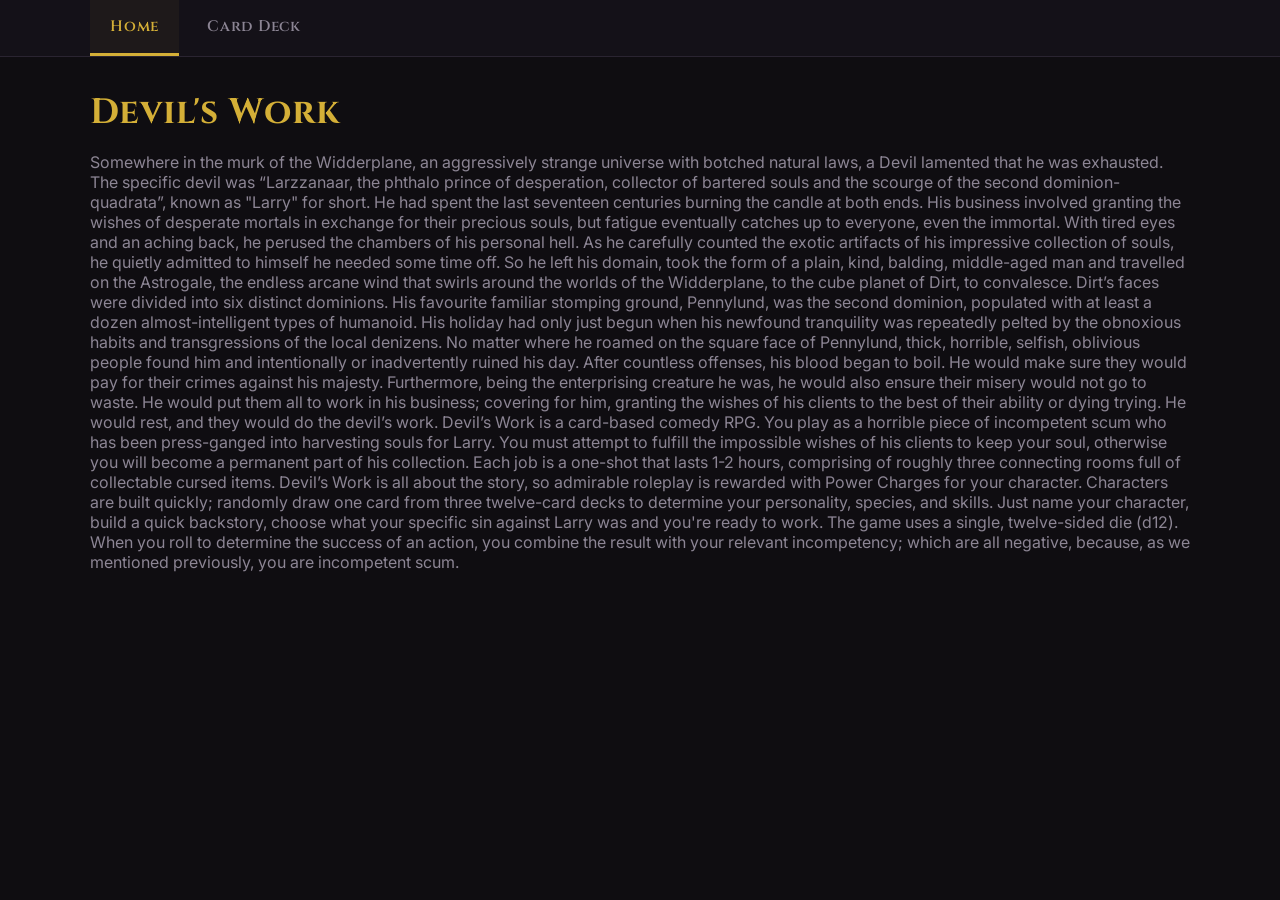
==== index.html @ 1ef45e96 "Update index.html" ====
<!DOCTYPE html>
<html lang="en">
<head>
  <meta charset="UTF-8">
  <title>Devil's Work - An Indie TTRPG</title>
  <link rel="stylesheet" href="styles.css">
</head>
<body>
  <header>
    <nav>
      <a href="index.html" class="active">Home</a>
      <a href="deck.html">Card Deck</a>
    </nav>
  </header>

  <main class="container">
    <h1>Devil's Work</h1>
    <p class="subtitle">Somewhere in the murk of the Widderplane, an aggressively strange universe with botched natural laws, a Devil lamented that he was exhausted.

The specific devil was “Larzzanaar, the phthalo prince of desperation, collector of bartered souls and the scourge of the second dominion-quadrata”, known as "Larry" for short. He had spent the last seventeen centuries burning the candle at both ends. His business involved granting the wishes of desperate mortals in exchange for their precious souls, but fatigue eventually catches up to everyone, even the immortal. With tired eyes and an aching back, he perused the chambers of his personal hell. As he carefully counted the exotic artifacts of his impressive collection of souls, he quietly admitted to himself he needed some time off. 

So he left his domain, took the form of a plain, kind, balding, middle-aged man and travelled on the Astrogale, the endless arcane wind that swirls around the worlds of the Widderplane, to the cube planet of Dirt, to convalesce. Dirt’s faces were divided into six distinct dominions. His favourite familiar stomping ground, Pennylund, was the second dominion, populated with at least a dozen almost-intelligent types of humanoid. 

His holiday had only just begun when his newfound tranquility was repeatedly pelted by the obnoxious habits and transgressions of the local denizens. No matter where he roamed on the square face of Pennylund, thick, horrible, selfish, oblivious people found him and intentionally or inadvertently ruined his day. After countless offenses, his blood began to boil. He would make sure they would pay for their crimes against his majesty. Furthermore, being the enterprising creature he was, he would also ensure their misery would not go to waste. He would put them all to work in his business; covering for him, granting the wishes of his clients to the best of their ability or dying trying. He would rest, and they would do the devil’s work.
Devil’s Work is a card-based comedy RPG. You play as a horrible piece of incompetent scum who has been press-ganged into harvesting souls for Larry. You must attempt to fulfill the impossible wishes of his clients to keep your soul, otherwise you will become a permanent part of his collection. Each job is a one-shot that lasts 1-2 hours, comprising of roughly three connecting rooms full of collectable cursed items. Devil’s Work is all about the story, so admirable roleplay is rewarded with Power Charges for your character.
Characters are built quickly; randomly draw one card from three twelve-card decks to determine your personality, species, and skills. Just name your character, build a quick backstory, choose what your specific sin against Larry was and you're ready to work.  The game uses a single, twelve-sided die (d12). When you roll to determine the success of an action, you combine the result with your relevant incompetency; which are all negative, because, as we mentioned previously, you are incompetent scum.
</p>
  </main>
</body>
</html>
---- styles.css ----
@import url('https://fonts.googleapis.com/css2?family=Cinzel:wght@600;700&family=Inter:wght@400;600&display=swap');

:root {
  --bg-dark: #0f0d11;
  --bg-card: #18151c;
  --bg-card-border: #2a2431;
  --accent-gold: #d4af37;
  --accent-gold-hover: #f1c40f;
  --accent-red: #8b0000;
  --accent-red-hover: #a50000;
  --text-main: #e2dede;
  --text-muted: #8c8594;
}

body {
  margin: 0;
  padding: 0;
  background-color: var(--bg-dark);
  color: var(--text-main);
  font-family: 'Inter', system-ui, sans-serif;
  min-height: 100vh;
}

/* Header & Active Nav Styling */
header {
  background-color: #141118;
  border-bottom: 1px solid var(--bg-card-border);
  padding: 0 24px;
}

nav {
  display: flex;
  gap: 8px;
  max-width: 1100px;
  margin: 0 auto;
}

nav a {
  color: var(--text-muted);
  text-decoration: none;
  font-family: 'Cinzel', serif;
  font-weight: 600;
  padding: 16px 20px;
  font-size: 0.95rem;
  letter-spacing: 0.05em;
  transition: all 0.2s ease;
  border-bottom: 3px solid transparent;
}

nav a:hover {
  color: var(--text-main);
}

/* Active Menu Tab State */
nav a.active {
  color: var(--accent-gold);
  border-bottom-color: var(--accent-gold);
  background: rgba(212, 175, 55, 0.05);
}

/* Container & Typography */
.container {
  max-width: 1100px;
  margin: 0 auto;
  padding: 32px 24px;
}

h1, h2, h3 {
  font-family: 'Cinzel', serif;
  letter-spacing: 0.03em;
  margin-top: 0;
}

h1 {
  font-size: 2.2rem;
  color: var(--accent-gold);
  margin-bottom: 8px;
}

h2 {
  font-size: 1.4rem;
  color: var(--text-main);
  border-bottom: 1px solid var(--bg-card-border);
  padding-bottom: 8px;
  margin-top: 36px;
  margin-bottom: 20px;
}

.subtitle {
  color: var(--text-muted);
  margin-bottom: 24px;
}

/* Control Buttons */
.controls {
  display: flex;
  gap: 12px;
  margin-bottom: 24px;
}

button {
  font-family: 'Cinzel', serif;
  font-weight: 700;
  font-size: 0.9rem;
  padding: 12px 20px;
  border-radius: 6px;
  cursor: pointer;
  transition: transform 0.1s ease, background-color 0.2s ease, box-shadow 0.2s ease;
  border: 1px solid transparent;
}

button:active {
  transform: scale(0.98);
}

.btn-primary {
  background: linear-gradient(180deg, #d4af37 0%, #aa820a 100%);
  color: #000;
  border-color: #f1c40f;
  box-shadow: 0 4px 12px rgba(212, 175, 55, 0.2);
}

.btn-primary:hover {
  background: linear-gradient(180deg, #ebd06a 0%, #c49915 100%);
}

.btn-secondary {
  background: linear-gradient(180deg, #3a3243 0%, #231e2a 100%);
  color: var(--text-main);
  border-color: #4a4156;
}

.btn-secondary:hover {
  background: linear-gradient(180deg, #4a4156 0%, #2d2736 100%);
}

/* Card Grid & Slots */
.card-grid {
  display: flex;
  flex-wrap: wrap;
  gap: 20px;
  min-height: 380px;
}

.card {
  width: 250px;
  height: 375px;
  background-color: var(--bg-card);
  border: 1px solid var(--bg-card-border);
  border-radius: 12px;
  padding: 10px;
  box-sizing: border-box;
  display: flex;
  flex-direction: column;
  justify-content: space-between;
  align-items: center;
  box-shadow: 0 8px 24px rgba(0, 0, 0, 0.4);
}

.card img {
  width: 100%;
  height: 100%;
  object-fit: cover;
  border-radius: 8px;
}

.card.placeholder {
  border: 2px dashed #3a3243;
  background-color: rgba(24, 21, 28, 0.4);
  justify-content: center;
  text-align: center;
  color: var(--text-muted);
  font-family: 'Cinzel', serif;
  font-size: 0.85rem;
  letter-spacing: 0.05em;
  padding: 20px;
}

.btn-use {
  background-color: var(--accent-red);
  color: #fff;
  font-family: 'Inter', sans-serif;
  font-size: 0.8rem;
  font-weight: 600;
  padding: 8px 12px;
  margin-top: 8px;
  width: 100%;
  border: 1px solid #a50000;
}

.btn-use:hover {
  background-color: var(--accent-red-hover);
}
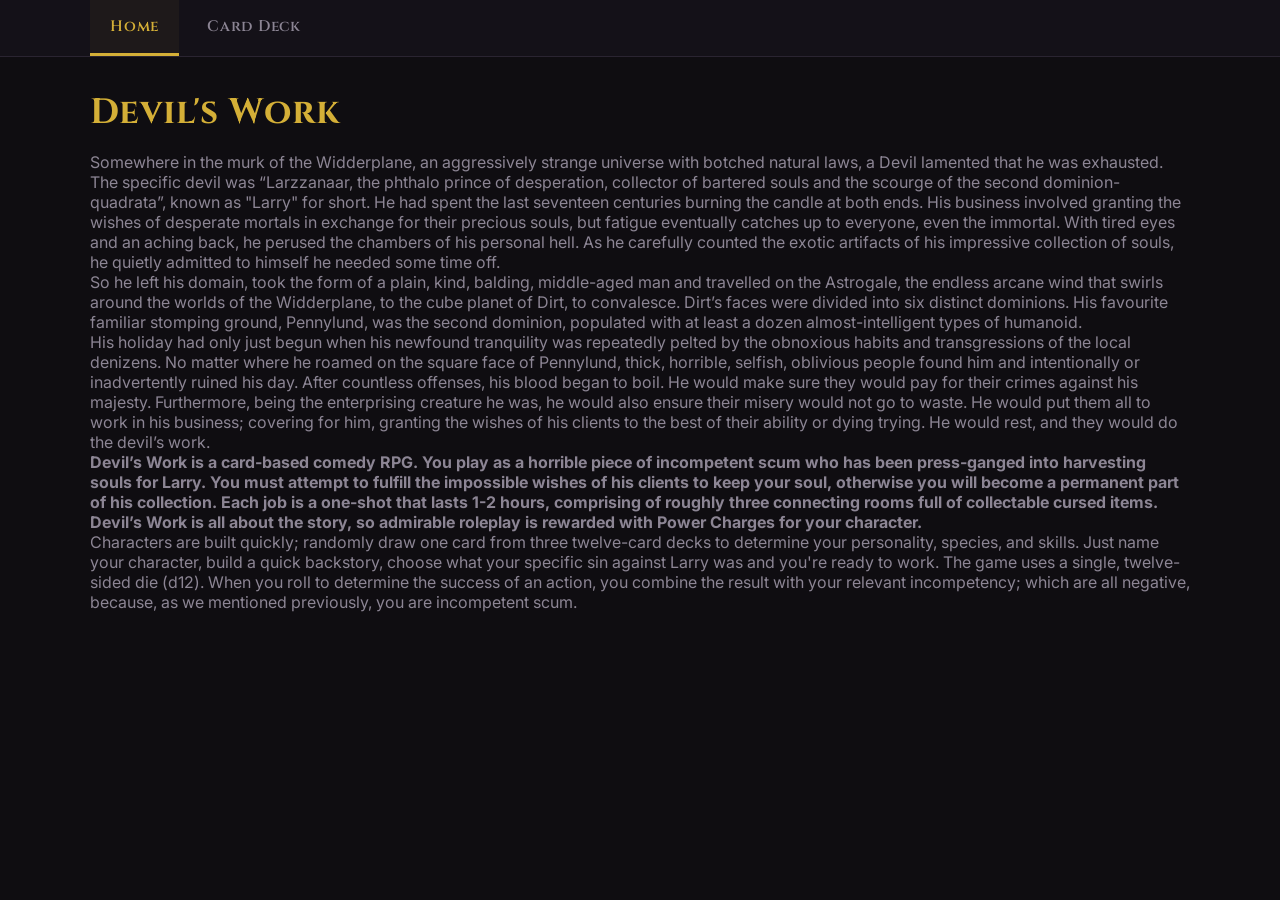
==== commit e87f8880: "Update index.html" ====
--- a/index.html
+++ b/index.html
@@ -15,16 +15,19 @@
 
   <main class="container">
     <h1>Devil's Work</h1>
-    <p class="subtitle">Somewhere in the murk of the Widderplane, an aggressively strange universe with botched natural laws, a Devil lamented that he was exhausted.
-
-The specific devil was “Larzzanaar, the phthalo prince of desperation, collector of bartered souls and the scourge of the second dominion-quadrata”, known as "Larry" for short. He had spent the last seventeen centuries burning the candle at both ends. His business involved granting the wishes of desperate mortals in exchange for their precious souls, but fatigue eventually catches up to everyone, even the immortal. With tired eyes and an aching back, he perused the chambers of his personal hell. As he carefully counted the exotic artifacts of his impressive collection of souls, he quietly admitted to himself he needed some time off. 
-
-So he left his domain, took the form of a plain, kind, balding, middle-aged man and travelled on the Astrogale, the endless arcane wind that swirls around the worlds of the Widderplane, to the cube planet of Dirt, to convalesce. Dirt’s faces were divided into six distinct dominions. His favourite familiar stomping ground, Pennylund, was the second dominion, populated with at least a dozen almost-intelligent types of humanoid. 
-
-His holiday had only just begun when his newfound tranquility was repeatedly pelted by the obnoxious habits and transgressions of the local denizens. No matter where he roamed on the square face of Pennylund, thick, horrible, selfish, oblivious people found him and intentionally or inadvertently ruined his day. After countless offenses, his blood began to boil. He would make sure they would pay for their crimes against his majesty. Furthermore, being the enterprising creature he was, he would also ensure their misery would not go to waste. He would put them all to work in his business; covering for him, granting the wishes of his clients to the best of their ability or dying trying. He would rest, and they would do the devil’s work.
-Devil’s Work is a card-based comedy RPG. You play as a horrible piece of incompetent scum who has been press-ganged into harvesting souls for Larry. You must attempt to fulfill the impossible wishes of his clients to keep your soul, otherwise you will become a permanent part of his collection. Each job is a one-shot that lasts 1-2 hours, comprising of roughly three connecting rooms full of collectable cursed items. Devil’s Work is all about the story, so admirable roleplay is rewarded with Power Charges for your character.
-Characters are built quickly; randomly draw one card from three twelve-card decks to determine your personality, species, and skills. Just name your character, build a quick backstory, choose what your specific sin against Larry was and you're ready to work.  The game uses a single, twelve-sided die (d12). When you roll to determine the success of an action, you combine the result with your relevant incompetency; which are all negative, because, as we mentioned previously, you are incompetent scum.
-</p>
+    <p class="subtitle">
+      Somewhere in the murk of the Widderplane, an aggressively strange universe with botched natural laws, a Devil lamented that he was exhausted.
+      </br>
+      The specific devil was “Larzzanaar, the phthalo prince of desperation, collector of bartered souls and the scourge of the second dominion-quadrata”, known as "Larry" for short. He had spent the last seventeen centuries burning the candle at both ends. His business involved granting the wishes of desperate mortals in exchange for their precious souls, but fatigue eventually catches up to everyone, even the immortal. With tired eyes and an aching back, he perused the chambers of his personal hell. As he carefully counted the exotic artifacts of his impressive collection of souls, he quietly admitted to himself he needed some time off. 
+      </br>
+      So he left his domain, took the form of a plain, kind, balding, middle-aged man and travelled on the Astrogale, the endless arcane wind that swirls around the worlds of the Widderplane, to the cube planet of Dirt, to convalesce. Dirt’s faces were divided into six distinct dominions. His favourite familiar stomping ground, Pennylund, was the second dominion, populated with at least a dozen almost-intelligent types of humanoid. 
+      </br>
+      His holiday had only just begun when his newfound tranquility was repeatedly pelted by the obnoxious habits and transgressions of the local denizens. No matter where he roamed on the square face of Pennylund, thick, horrible, selfish, oblivious people found him and intentionally or inadvertently ruined his day. After countless offenses, his blood began to boil. He would make sure they would pay for their crimes against his majesty. Furthermore, being the enterprising creature he was, he would also ensure their misery would not go to waste. He would put them all to work in his business; covering for him, granting the wishes of his clients to the best of their ability or dying trying. He would rest, and they would do the devil’s work.
+      </br>
+      <b>Devil’s Work is a card-based comedy RPG. You play as a horrible piece of incompetent scum who has been press-ganged into harvesting souls for Larry. You must attempt to fulfill the impossible wishes of his clients to keep your soul, otherwise you will become a permanent part of his collection. Each job is a one-shot that lasts 1-2 hours, comprising of roughly three connecting rooms full of collectable cursed items. Devil’s Work is all about the story, so admirable roleplay is rewarded with Power Charges for your character.</b>
+      </br>
+      Characters are built quickly; randomly draw one card from three twelve-card decks to determine your personality, species, and skills. Just name your character, build a quick backstory, choose what your specific sin against Larry was and you're ready to work.  The game uses a single, twelve-sided die (d12). When you roll to determine the success of an action, you combine the result with your relevant incompetency; which are all negative, because, as we mentioned previously, you are incompetent scum.
+    </p>
   </main>
 </body>
 </html>
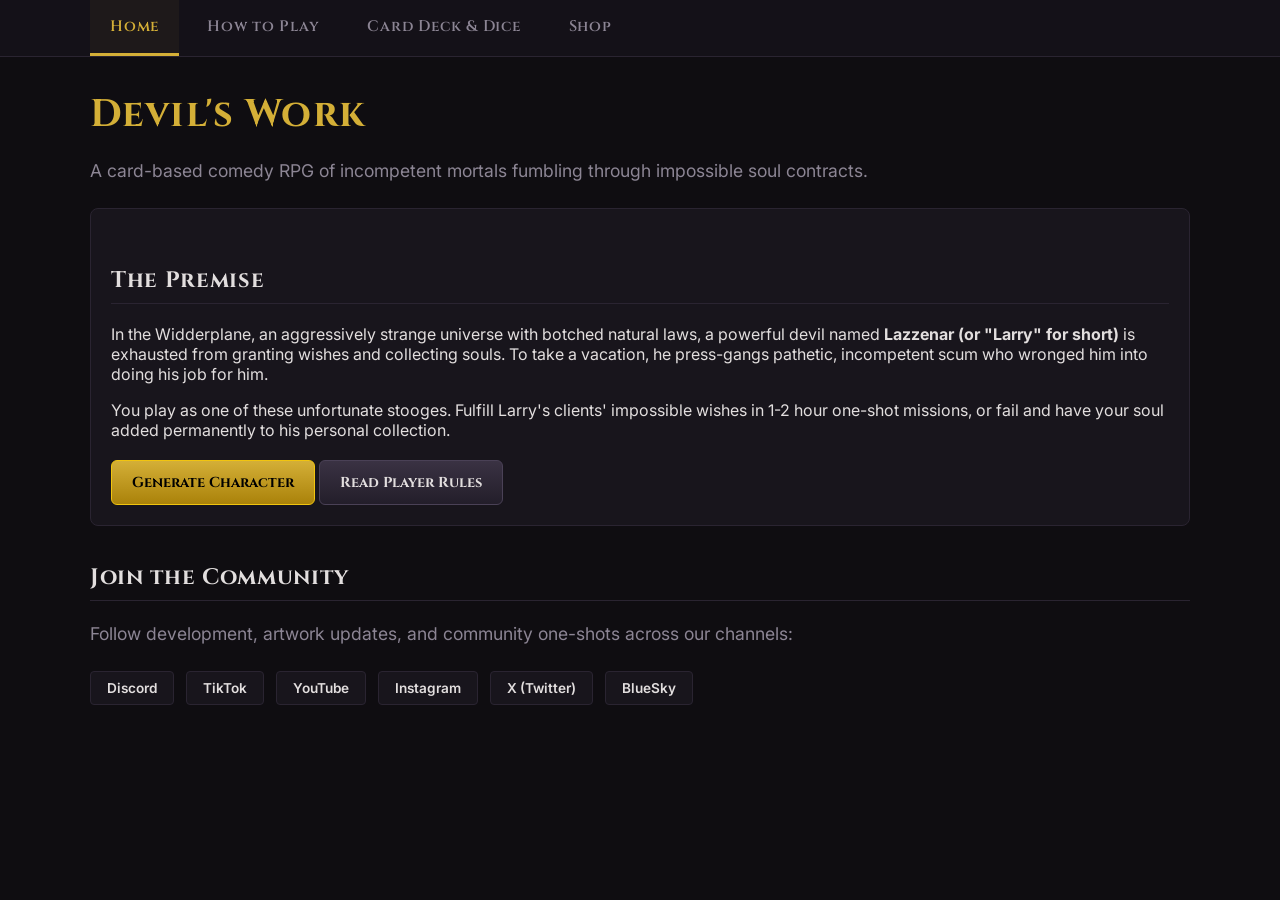
==== commit 748ed8c2: "Update index.html" ====
--- a/index.html
+++ b/index.html
@@ -2,32 +2,45 @@
 <html lang="en">
 <head>
   <meta charset="UTF-8">
-  <title>Devil's Work - An Indie TTRPG</title>
-  <link rel="stylesheet" href="styles.css">
+  <title>Devil's Work - TTRPG</title>
+  <link rel="stylesheet" href="css/styles.css">
 </head>
 <body>
   <header>
     <nav>
       <a href="index.html" class="active">Home</a>
-      <a href="deck.html">Card Deck</a>
+      <a href="how-to-play.html">How to Play</a>
+      <a href="deck.html">Card Deck & Dice</a>
+      <a href="shop.html">Shop</a>
     </nav>
   </header>
 
   <main class="container">
     <h1>Devil's Work</h1>
-    <p class="subtitle">
-      Somewhere in the murk of the Widderplane, an aggressively strange universe with botched natural laws, a Devil lamented that he was exhausted.
-      </br>
-      The specific devil was “Larzzanaar, the phthalo prince of desperation, collector of bartered souls and the scourge of the second dominion-quadrata”, known as "Larry" for short. He had spent the last seventeen centuries burning the candle at both ends. His business involved granting the wishes of desperate mortals in exchange for their precious souls, but fatigue eventually catches up to everyone, even the immortal. With tired eyes and an aching back, he perused the chambers of his personal hell. As he carefully counted the exotic artifacts of his impressive collection of souls, he quietly admitted to himself he needed some time off. 
-      </br>
-      So he left his domain, took the form of a plain, kind, balding, middle-aged man and travelled on the Astrogale, the endless arcane wind that swirls around the worlds of the Widderplane, to the cube planet of Dirt, to convalesce. Dirt’s faces were divided into six distinct dominions. His favourite familiar stomping ground, Pennylund, was the second dominion, populated with at least a dozen almost-intelligent types of humanoid. 
-      </br>
-      His holiday had only just begun when his newfound tranquility was repeatedly pelted by the obnoxious habits and transgressions of the local denizens. No matter where he roamed on the square face of Pennylund, thick, horrible, selfish, oblivious people found him and intentionally or inadvertently ruined his day. After countless offenses, his blood began to boil. He would make sure they would pay for their crimes against his majesty. Furthermore, being the enterprising creature he was, he would also ensure their misery would not go to waste. He would put them all to work in his business; covering for him, granting the wishes of his clients to the best of their ability or dying trying. He would rest, and they would do the devil’s work.
-      </br>
-      <b>Devil’s Work is a card-based comedy RPG. You play as a horrible piece of incompetent scum who has been press-ganged into harvesting souls for Larry. You must attempt to fulfill the impossible wishes of his clients to keep your soul, otherwise you will become a permanent part of his collection. Each job is a one-shot that lasts 1-2 hours, comprising of roughly three connecting rooms full of collectable cursed items. Devil’s Work is all about the story, so admirable roleplay is rewarded with Power Charges for your character.</b>
-      </br>
-      Characters are built quickly; randomly draw one card from three twelve-card decks to determine your personality, species, and skills. Just name your character, build a quick backstory, choose what your specific sin against Larry was and you're ready to work.  The game uses a single, twelve-sided die (d12). When you roll to determine the success of an action, you combine the result with your relevant incompetency; which are all negative, because, as we mentioned previously, you are incompetent scum.
-    </p>
+    <p class="subtitle">A card-based comedy RPG of incompetent mortals fumbling through impossible soul contracts.</p>
+
+    <div class="rule-box">
+      <h2>The Premise</h2>
+      <p>In the Widderplane, an aggressively strange universe with botched natural laws, a powerful devil named <strong>Lazzenar (or "Larry" for short)</strong> is exhausted from granting wishes and collecting souls. To take a vacation, he press-gangs pathetic, incompetent scum who wronged him into doing his job for him.</p>
+      <p>You play as one of these unfortunate stooges. Fulfill Larry's clients' impossible wishes in 1-2 hour one-shot missions, or fail and have your soul added permanently to his personal collection.</p>
+      <div style="margin-top: 20px;">
+        <a href="deck.html" class="btn-link btn-primary">Generate Character</a>
+        <a href="how-to-play.html" class="btn-link btn-secondary">Read Player Rules</a>
+      </div>
+    </div>
+
+    <h2>Join the Community</h2>
+    <p class="subtitle">Follow development, artwork updates, and community one-shots across our channels:</p>
+    
+    <div class="social-links">
+      <!-- TODO: Replace placeholder '#' links with actual social channel URLs -->
+      <a href="#" class="social-btn" target="_blank">Discord</a>
+      <a href="#" class="social-btn" target="_blank">TikTok</a>
+      <a href="#" class="social-btn" target="_blank">YouTube</a>
+      <a href="#" class="social-btn" target="_blank">Instagram</a>
+      <a href="#" class="social-btn" target="_blank">X (Twitter)</a>
+      <a href="#" class="social-btn" target="_blank">BlueSky</a>
+    </div>
   </main>
 </body>
 </html>
--- a/css/styles.css
+++ b/css/styles.css
@@ -0,0 +1,253 @@
+@import url('https://fonts.googleapis.com/css2?family=Cinzel:wght@600;700&family=Inter:wght@400;600&display=swap');
+
+:root {
+  --bg-dark: #0f0d11;
+  --bg-card: #18151c;
+  --bg-card-border: #2a2431;
+  --accent-gold: #d4af37;
+  --accent-gold-hover: #f1c40f;
+  --accent-red: #8b0000;
+  --accent-red-hover: #a50000;
+  --text-main: #e2dede;
+  --text-muted: #8c8594;
+}
+
+body {
+  margin: 0;
+  padding: 0;
+  background-color: var(--bg-dark);
+  color: var(--text-main);
+  font-family: 'Inter', system-ui, sans-serif;
+  min-height: 100vh;
+}
+
+header {
+  background-color: #141118;
+  border-bottom: 1px solid var(--bg-card-border);
+  padding: 0 24px;
+}
+
+nav {
+  display: flex;
+  gap: 8px;
+  max-width: 1100px;
+  margin: 0 auto;
+}
+
+nav a {
+  color: var(--text-muted);
+  text-decoration: none;
+  font-family: 'Cinzel', serif;
+  font-weight: 600;
+  padding: 16px 20px;
+  font-size: 0.95rem;
+  letter-spacing: 0.05em;
+  transition: all 0.2s ease;
+  border-bottom: 3px solid transparent;
+}
+
+nav a:hover {
+  color: var(--text-main);
+}
+
+nav a.active {
+  color: var(--accent-gold);
+  border-bottom-color: var(--accent-gold);
+  background: rgba(212, 175, 55, 0.05);
+}
+
+.container {
+  max-width: 1100px;
+  margin: 0 auto;
+  padding: 32px 24px;
+}
+
+h1, h2, h3 {
+  font-family: 'Cinzel', serif;
+  letter-spacing: 0.03em;
+  margin-top: 0;
+}
+
+h1 {
+  font-size: 2.4rem;
+  color: var(--accent-gold);
+  margin-bottom: 8px;
+}
+
+h2 {
+  font-size: 1.4rem;
+  color: var(--text-main);
+  border-bottom: 1px solid var(--bg-card-border);
+  padding-bottom: 8px;
+  margin-top: 36px;
+  margin-bottom: 20px;
+}
+
+.subtitle {
+  color: var(--text-muted);
+  margin-bottom: 24px;
+  font-size: 1.1rem;
+  line-height: 1.5;
+}
+
+/* Social Bar */
+.social-links {
+  display: flex;
+  flex-wrap: wrap;
+  gap: 12px;
+  margin: 24px 0;
+}
+
+.social-btn {
+  padding: 8px 16px;
+  background: var(--bg-card);
+  border: 1px solid var(--bg-card-border);
+  color: var(--text-main);
+  text-decoration: none;
+  border-radius: 4px;
+  font-size: 0.85rem;
+  font-weight: 600;
+}
+
+.social-btn:hover {
+  border-color: var(--accent-gold);
+  color: var(--accent-gold);
+}
+
+/* UI Buttons */
+.controls {
+  display: flex;
+  gap: 12px;
+  margin-bottom: 24px;
+}
+
+button, .btn-link {
+  font-family: 'Cinzel', serif;
+  font-weight: 700;
+  font-size: 0.9rem;
+  padding: 12px 20px;
+  border-radius: 6px;
+  cursor: pointer;
+  text-decoration: none;
+  display: inline-block;
+  transition: transform 0.1s ease, background-color 0.2s ease;
+  border: 1px solid transparent;
+}
+
+button:active, .btn-link:active {
+  transform: scale(0.98);
+}
+
+.btn-primary {
+  background: linear-gradient(180deg, #d4af37 0%, #aa820a 100%);
+  color: #000;
+  border-color: #f1c40f;
+}
+
+.btn-secondary {
+  background: linear-gradient(180deg, #3a3243 0%, #231e2a 100%);
+  color: var(--text-main);
+  border-color: #4a4156;
+}
+
+/* Rules Formatting */
+.rule-box {
+  background-color: var(--bg-card);
+  border: 1px solid var(--bg-card-border);
+  border-radius: 8px;
+  padding: 20px;
+  margin-bottom: 20px;
+}
+
+.rule-grid {
+  display: grid;
+  grid-template-columns: repeat(auto-fit, minmax(280px, 1fr));
+  gap: 16px;
+}
+
+/* Cards Container */
+.card-grid {
+  display: flex;
+  flex-wrap: wrap;
+  gap: 20px;
+  min-height: 380px;
+}
+
+.card {
+  width: 250px;
+  height: 375px;
+  background-color: var(--bg-card);
+  border: 1px solid var(--bg-card-border);
+  border-radius: 12px;
+  padding: 10px;
+  box-sizing: border-box;
+  display: flex;
+  flex-direction: column;
+  justify-content: space-between;
+  align-items: center;
+}
+
+.card img {
+  width: 100%;
+  height: 100%;
+  object-fit: cover;
+  border-radius: 8px;
+}
+
+.card.placeholder {
+  border: 2px dashed #3a3243;
+  background-color: rgba(24, 21, 28, 0.4);
+  justify-content: center;
+  text-align: center;
+  color: var(--text-muted);
+  font-family: 'Cinzel', serif;
+  font-size: 0.85rem;
+  padding: 20px;
+}
+
+.btn-use {
+  background-color: var(--accent-red);
+  color: #fff;
+  font-family: 'Inter', sans-serif;
+  font-size: 0.8rem;
+  font-weight: 600;
+  padding: 8px 12px;
+  margin-top: 8px;
+  width: 100%;
+  border: none;
+  border-radius: 4px;
+}
+
+/* Dice Roller Canvas Section */
+.dice-container {
+  background: var(--bg-card);
+  border: 1px dashed var(--accent-gold);
+  border-radius: 8px;
+  padding: 24px;
+  text-align: center;
+  margin-bottom: 30px;
+}
+
+.dice-result {
+  font-family: 'Cinzel', serif;
+  font-size: 3rem;
+  color: var(--accent-gold);
+  margin: 12px 0;
+}
+
+/* Shop Grid Placeholder */
+.shop-grid {
+  display: grid;
+  grid-template-columns: repeat(auto-fit, minmax(300px, 1fr));
+  gap: 24px;
+}
+
+.shop-item {
+  background: var(--bg-card);
+  border: 1px solid var(--bg-card-border);
+  border-radius: 8px;
+  padding: 20px;
+  display: flex;
+  flex-direction: column;
+  justify-content: space-between;
+}
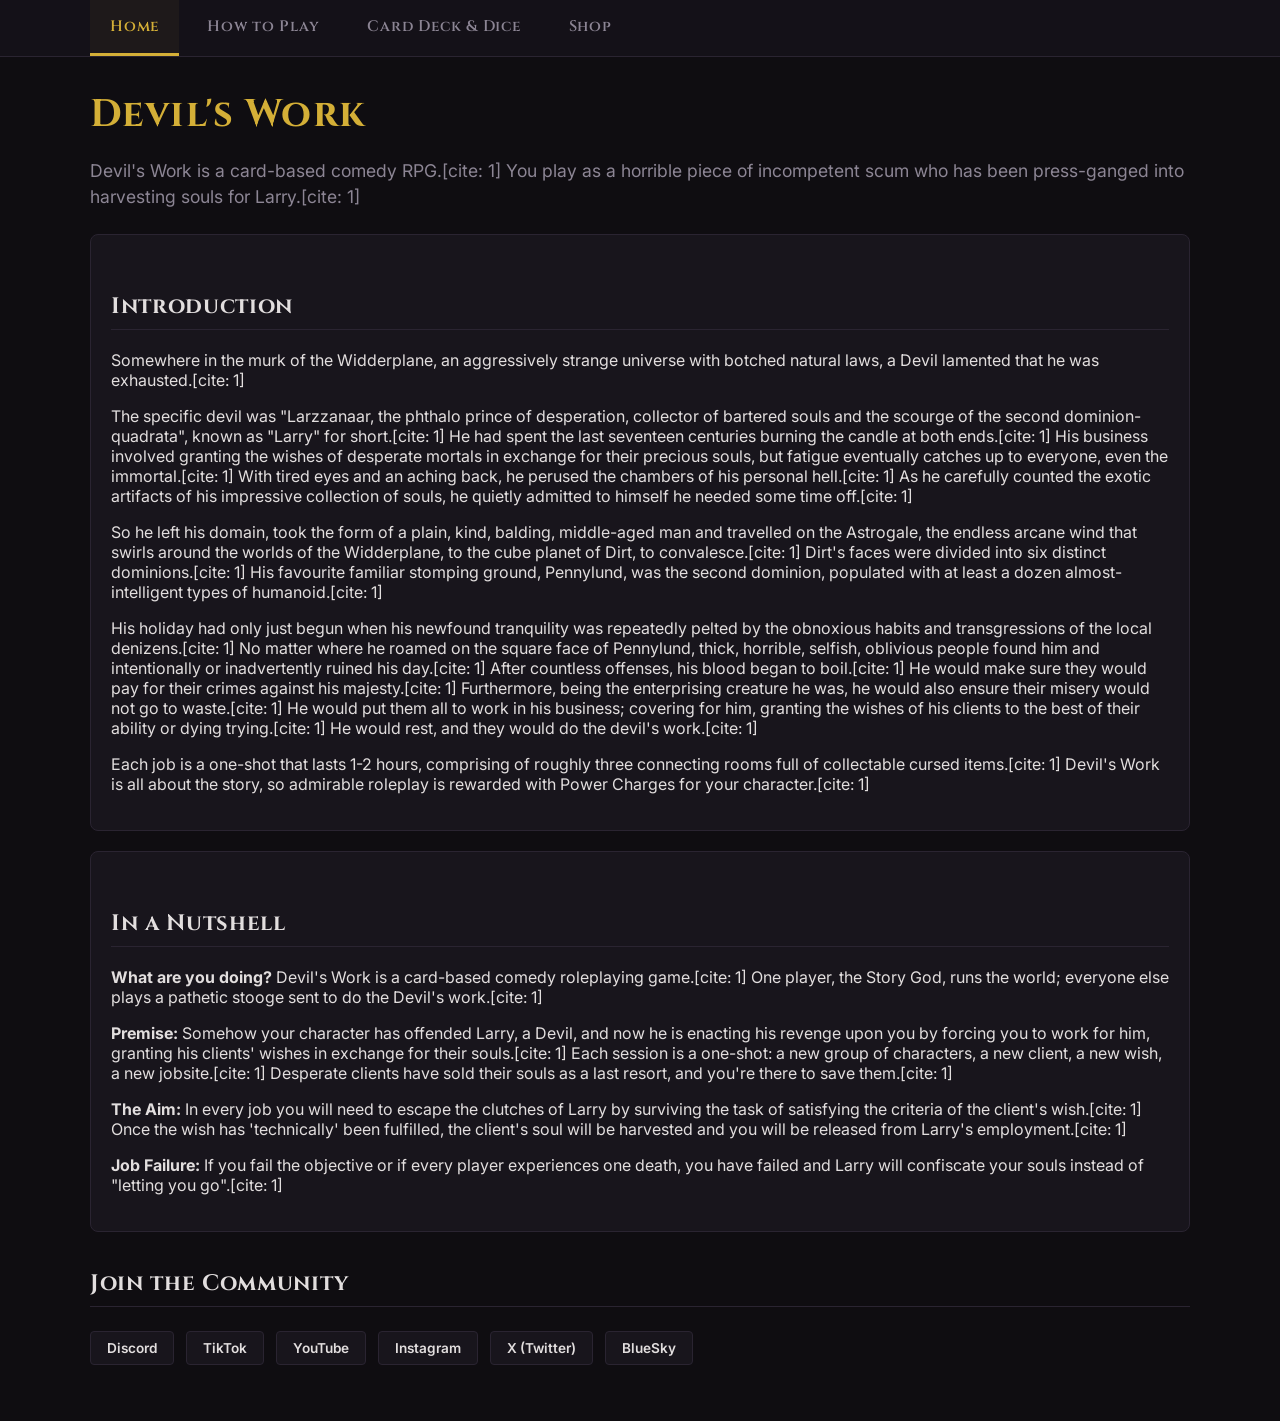
==== commit b5312a08: "Update index.html" ====
--- a/index.html
+++ b/index.html
@@ -2,7 +2,7 @@
 <html lang="en">
 <head>
   <meta charset="UTF-8">
-  <title>Devil's Work - TTRPG</title>
+  <title>Devil's Work - Home</title>
   <link rel="stylesheet" href="css/styles.css">
 </head>
 <body>
@@ -17,23 +17,27 @@
 
   <main class="container">
     <h1>Devil's Work</h1>
-    <p class="subtitle">A card-based comedy RPG of incompetent mortals fumbling through impossible soul contracts.</p>
+    <p class="subtitle">Devil's Work is a card-based comedy RPG.[cite: 1] You play as a horrible piece of incompetent scum who has been press-ganged into harvesting souls for Larry.[cite: 1]</p>
 
     <div class="rule-box">
-      <h2>The Premise</h2>
-      <p>In the Widderplane, an aggressively strange universe with botched natural laws, a powerful devil named <strong>Lazzenar (or "Larry" for short)</strong> is exhausted from granting wishes and collecting souls. To take a vacation, he press-gangs pathetic, incompetent scum who wronged him into doing his job for him.</p>
-      <p>You play as one of these unfortunate stooges. Fulfill Larry's clients' impossible wishes in 1-2 hour one-shot missions, or fail and have your soul added permanently to his personal collection.</p>
-      <div style="margin-top: 20px;">
-        <a href="deck.html" class="btn-link btn-primary">Generate Character</a>
-        <a href="how-to-play.html" class="btn-link btn-secondary">Read Player Rules</a>
-      </div>
+      <h2>Introduction</h2>
+      <p>Somewhere in the murk of the Widderplane, an aggressively strange universe with botched natural laws, a Devil lamented that he was exhausted.[cite: 1]</p>
+      <p>The specific devil was "Larzzanaar, the phthalo prince of desperation, collector of bartered souls and the scourge of the second dominion-quadrata", known as "Larry" for short.[cite: 1] He had spent the last seventeen centuries burning the candle at both ends.[cite: 1] His business involved granting the wishes of desperate mortals in exchange for their precious souls, but fatigue eventually catches up to everyone, even the immortal.[cite: 1] With tired eyes and an aching back, he perused the chambers of his personal hell.[cite: 1] As he carefully counted the exotic artifacts of his impressive collection of souls, he quietly admitted to himself he needed some time off.[cite: 1]</p>
+      <p>So he left his domain, took the form of a plain, kind, balding, middle-aged man and travelled on the Astrogale, the endless arcane wind that swirls around the worlds of the Widderplane, to the cube planet of Dirt, to convalesce.[cite: 1] Dirt's faces were divided into six distinct dominions.[cite: 1] His favourite familiar stomping ground, Pennylund, was the second dominion, populated with at least a dozen almost-intelligent types of humanoid.[cite: 1]</p>
+      <p>His holiday had only just begun when his newfound tranquility was repeatedly pelted by the obnoxious habits and transgressions of the local denizens.[cite: 1] No matter where he roamed on the square face of Pennylund, thick, horrible, selfish, oblivious people found him and intentionally or inadvertently ruined his day.[cite: 1] After countless offenses, his blood began to boil.[cite: 1] He would make sure they would pay for their crimes against his majesty.[cite: 1] Furthermore, being the enterprising creature he was, he would also ensure their misery would not go to waste.[cite: 1] He would put them all to work in his business; covering for him, granting the wishes of his clients to the best of their ability or dying trying.[cite: 1] He would rest, and they would do the devil's work.[cite: 1]</p>
+      <p>Each job is a one-shot that lasts 1-2 hours, comprising of roughly three connecting rooms full of collectable cursed items.[cite: 1] Devil's Work is all about the story, so admirable roleplay is rewarded with Power Charges for your character.[cite: 1]</p>
+    </div>
+
+    <div class="rule-box">
+      <h2>In a Nutshell</h2>
+      <p><strong>What are you doing?</strong> Devil's Work is a card-based comedy roleplaying game.[cite: 1] One player, the Story God, runs the world; everyone else plays a pathetic stooge sent to do the Devil's work.[cite: 1]</p>
+      <p><strong>Premise:</strong> Somehow your character has offended Larry, a Devil, and now he is enacting his revenge upon you by forcing you to work for him, granting his clients' wishes in exchange for their souls.[cite: 1] Each session is a one-shot: a new group of characters, a new client, a new wish, a new jobsite.[cite: 1] Desperate clients have sold their souls as a last resort, and you're there to save them.[cite: 1]</p>
+      <p><strong>The Aim:</strong> In every job you will need to escape the clutches of Larry by surviving the task of satisfying the criteria of the client's wish.[cite: 1] Once the wish has 'technically' been fulfilled, the client's soul will be harvested and you will be released from Larry's employment.[cite: 1]</p>
+      <p><strong>Job Failure:</strong> If you fail the objective or if every player experiences one death, you have failed and Larry will confiscate your souls instead of "letting you go".[cite: 1]</p>
     </div>
 
     <h2>Join the Community</h2>
-    <p class="subtitle">Follow development, artwork updates, and community one-shots across our channels:</p>
-    
     <div class="social-links">
-      <!-- TODO: Replace placeholder '#' links with actual social channel URLs -->
       <a href="#" class="social-btn" target="_blank">Discord</a>
       <a href="#" class="social-btn" target="_blank">TikTok</a>
       <a href="#" class="social-btn" target="_blank">YouTube</a>
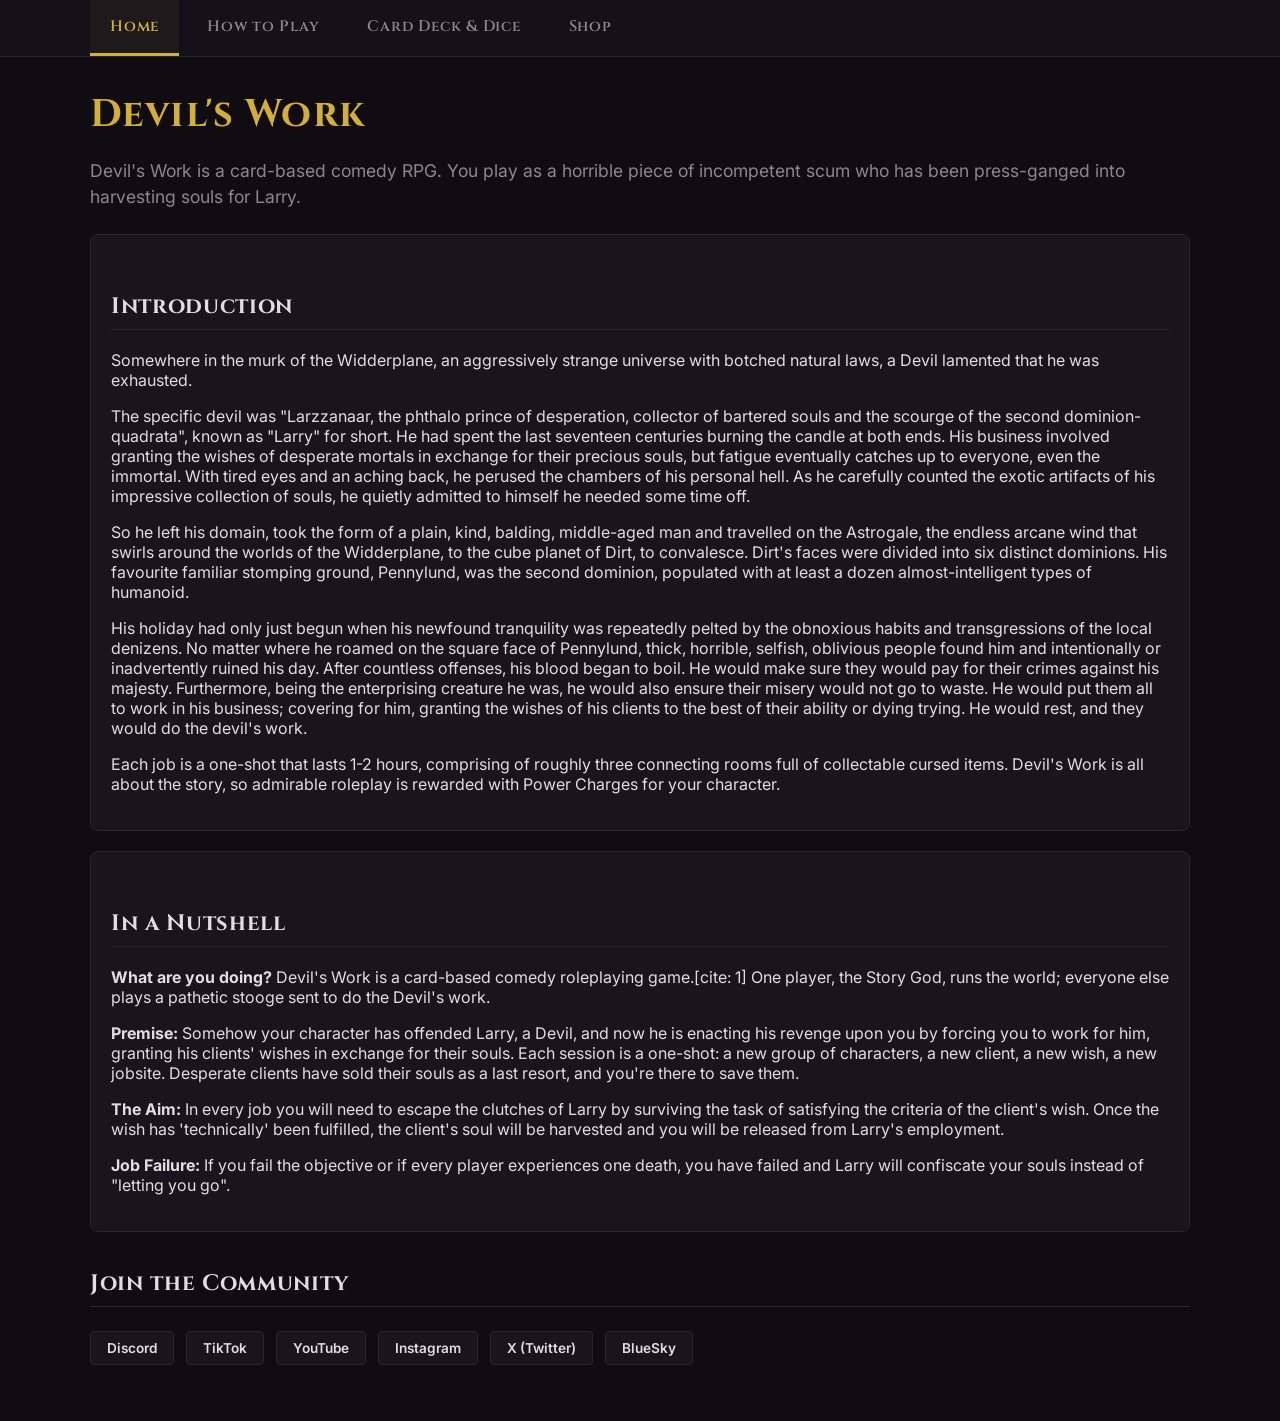
==== commit 98b97f5c: "Update index.html" ====
--- a/index.html
+++ b/index.html
@@ -17,23 +17,23 @@
 
   <main class="container">
     <h1>Devil's Work</h1>
-    <p class="subtitle">Devil's Work is a card-based comedy RPG.[cite: 1] You play as a horrible piece of incompetent scum who has been press-ganged into harvesting souls for Larry.[cite: 1]</p>
+    <p class="subtitle">Devil's Work is a card-based comedy RPG. You play as a horrible piece of incompetent scum who has been press-ganged into harvesting souls for Larry.</p>
 
     <div class="rule-box">
       <h2>Introduction</h2>
-      <p>Somewhere in the murk of the Widderplane, an aggressively strange universe with botched natural laws, a Devil lamented that he was exhausted.[cite: 1]</p>
-      <p>The specific devil was "Larzzanaar, the phthalo prince of desperation, collector of bartered souls and the scourge of the second dominion-quadrata", known as "Larry" for short.[cite: 1] He had spent the last seventeen centuries burning the candle at both ends.[cite: 1] His business involved granting the wishes of desperate mortals in exchange for their precious souls, but fatigue eventually catches up to everyone, even the immortal.[cite: 1] With tired eyes and an aching back, he perused the chambers of his personal hell.[cite: 1] As he carefully counted the exotic artifacts of his impressive collection of souls, he quietly admitted to himself he needed some time off.[cite: 1]</p>
-      <p>So he left his domain, took the form of a plain, kind, balding, middle-aged man and travelled on the Astrogale, the endless arcane wind that swirls around the worlds of the Widderplane, to the cube planet of Dirt, to convalesce.[cite: 1] Dirt's faces were divided into six distinct dominions.[cite: 1] His favourite familiar stomping ground, Pennylund, was the second dominion, populated with at least a dozen almost-intelligent types of humanoid.[cite: 1]</p>
-      <p>His holiday had only just begun when his newfound tranquility was repeatedly pelted by the obnoxious habits and transgressions of the local denizens.[cite: 1] No matter where he roamed on the square face of Pennylund, thick, horrible, selfish, oblivious people found him and intentionally or inadvertently ruined his day.[cite: 1] After countless offenses, his blood began to boil.[cite: 1] He would make sure they would pay for their crimes against his majesty.[cite: 1] Furthermore, being the enterprising creature he was, he would also ensure their misery would not go to waste.[cite: 1] He would put them all to work in his business; covering for him, granting the wishes of his clients to the best of their ability or dying trying.[cite: 1] He would rest, and they would do the devil's work.[cite: 1]</p>
-      <p>Each job is a one-shot that lasts 1-2 hours, comprising of roughly three connecting rooms full of collectable cursed items.[cite: 1] Devil's Work is all about the story, so admirable roleplay is rewarded with Power Charges for your character.[cite: 1]</p>
+      <p>Somewhere in the murk of the Widderplane, an aggressively strange universe with botched natural laws, a Devil lamented that he was exhausted.</p>
+      <p>The specific devil was "Larzzanaar, the phthalo prince of desperation, collector of bartered souls and the scourge of the second dominion-quadrata", known as "Larry" for short. He had spent the last seventeen centuries burning the candle at both ends. His business involved granting the wishes of desperate mortals in exchange for their precious souls, but fatigue eventually catches up to everyone, even the immortal. With tired eyes and an aching back, he perused the chambers of his personal hell. As he carefully counted the exotic artifacts of his impressive collection of souls, he quietly admitted to himself he needed some time off.</p>
+      <p>So he left his domain, took the form of a plain, kind, balding, middle-aged man and travelled on the Astrogale, the endless arcane wind that swirls around the worlds of the Widderplane, to the cube planet of Dirt, to convalesce. Dirt's faces were divided into six distinct dominions. His favourite familiar stomping ground, Pennylund, was the second dominion, populated with at least a dozen almost-intelligent types of humanoid.</p>
+      <p>His holiday had only just begun when his newfound tranquility was repeatedly pelted by the obnoxious habits and transgressions of the local denizens. No matter where he roamed on the square face of Pennylund, thick, horrible, selfish, oblivious people found him and intentionally or inadvertently ruined his day. After countless offenses, his blood began to boil. He would make sure they would pay for their crimes against his majesty. Furthermore, being the enterprising creature he was, he would also ensure their misery would not go to waste. He would put them all to work in his business; covering for him, granting the wishes of his clients to the best of their ability or dying trying. He would rest, and they would do the devil's work.</p>
+      <p>Each job is a one-shot that lasts 1-2 hours, comprising of roughly three connecting rooms full of collectable cursed items. Devil's Work is all about the story, so admirable roleplay is rewarded with Power Charges for your character.</p>
     </div>
 
     <div class="rule-box">
       <h2>In a Nutshell</h2>
-      <p><strong>What are you doing?</strong> Devil's Work is a card-based comedy roleplaying game.[cite: 1] One player, the Story God, runs the world; everyone else plays a pathetic stooge sent to do the Devil's work.[cite: 1]</p>
-      <p><strong>Premise:</strong> Somehow your character has offended Larry, a Devil, and now he is enacting his revenge upon you by forcing you to work for him, granting his clients' wishes in exchange for their souls.[cite: 1] Each session is a one-shot: a new group of characters, a new client, a new wish, a new jobsite.[cite: 1] Desperate clients have sold their souls as a last resort, and you're there to save them.[cite: 1]</p>
-      <p><strong>The Aim:</strong> In every job you will need to escape the clutches of Larry by surviving the task of satisfying the criteria of the client's wish.[cite: 1] Once the wish has 'technically' been fulfilled, the client's soul will be harvested and you will be released from Larry's employment.[cite: 1]</p>
-      <p><strong>Job Failure:</strong> If you fail the objective or if every player experiences one death, you have failed and Larry will confiscate your souls instead of "letting you go".[cite: 1]</p>
+      <p><strong>What are you doing?</strong> Devil's Work is a card-based comedy roleplaying game.[cite: 1] One player, the Story God, runs the world; everyone else plays a pathetic stooge sent to do the Devil's work.</p>
+      <p><strong>Premise:</strong> Somehow your character has offended Larry, a Devil, and now he is enacting his revenge upon you by forcing you to work for him, granting his clients' wishes in exchange for their souls. Each session is a one-shot: a new group of characters, a new client, a new wish, a new jobsite. Desperate clients have sold their souls as a last resort, and you're there to save them.</p>
+      <p><strong>The Aim:</strong> In every job you will need to escape the clutches of Larry by surviving the task of satisfying the criteria of the client's wish. Once the wish has 'technically' been fulfilled, the client's soul will be harvested and you will be released from Larry's employment.</p>
+      <p><strong>Job Failure:</strong> If you fail the objective or if every player experiences one death, you have failed and Larry will confiscate your souls instead of "letting you go".</p>
     </div>
 
     <h2>Join the Community</h2>
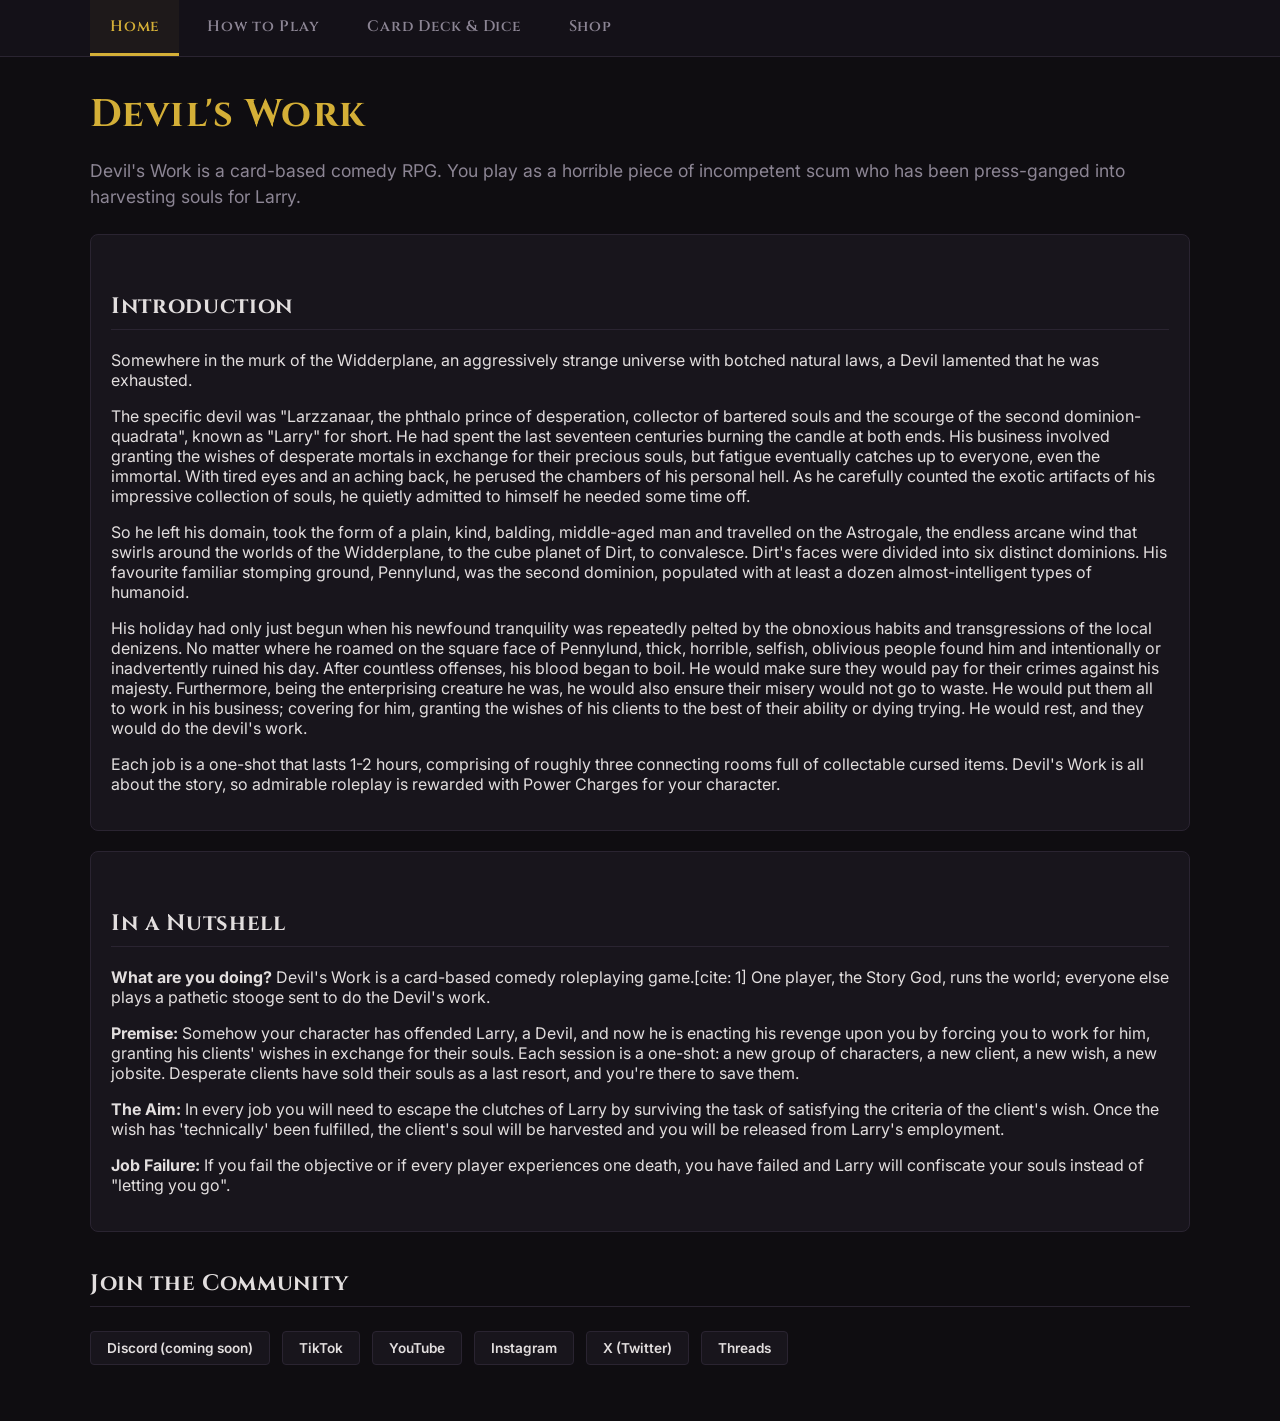
==== commit a769df00: "Update index.html" ====
--- a/index.html
+++ b/index.html
@@ -38,12 +38,12 @@
 
     <h2>Join the Community</h2>
     <div class="social-links">
-      <a href="#" class="social-btn" target="_blank">Discord</a>
-      <a href="#" class="social-btn" target="_blank">TikTok</a>
-      <a href="#" class="social-btn" target="_blank">YouTube</a>
-      <a href="#" class="social-btn" target="_blank">Instagram</a>
-      <a href="#" class="social-btn" target="_blank">X (Twitter)</a>
-      <a href="#" class="social-btn" target="_blank">BlueSky</a>
+      <a href="#" class="social-btn" target="_blank">Discord (coming soon)</a>
+      <a href="https://www.tiktok.com/@devilsworkgame" class="social-btn" target="_blank">TikTok</a>
+      <a href="https://www.youtube.com/@devilsworkgameoffcial" class="social-btn" target="_blank">YouTube</a>
+      <a href="https://www.instagram.com/devilsworkgame" class="social-btn" target="_blank">Instagram</a>
+      <a href="https://x.com/DevilsWorkGame" class="social-btn" target="_blank">X (Twitter)</a>
+      <a href="https://www.threads.com/@Devilsworkgame" class="social-btn" target="_blank">Threads</a>
     </div>
   </main>
 </body>
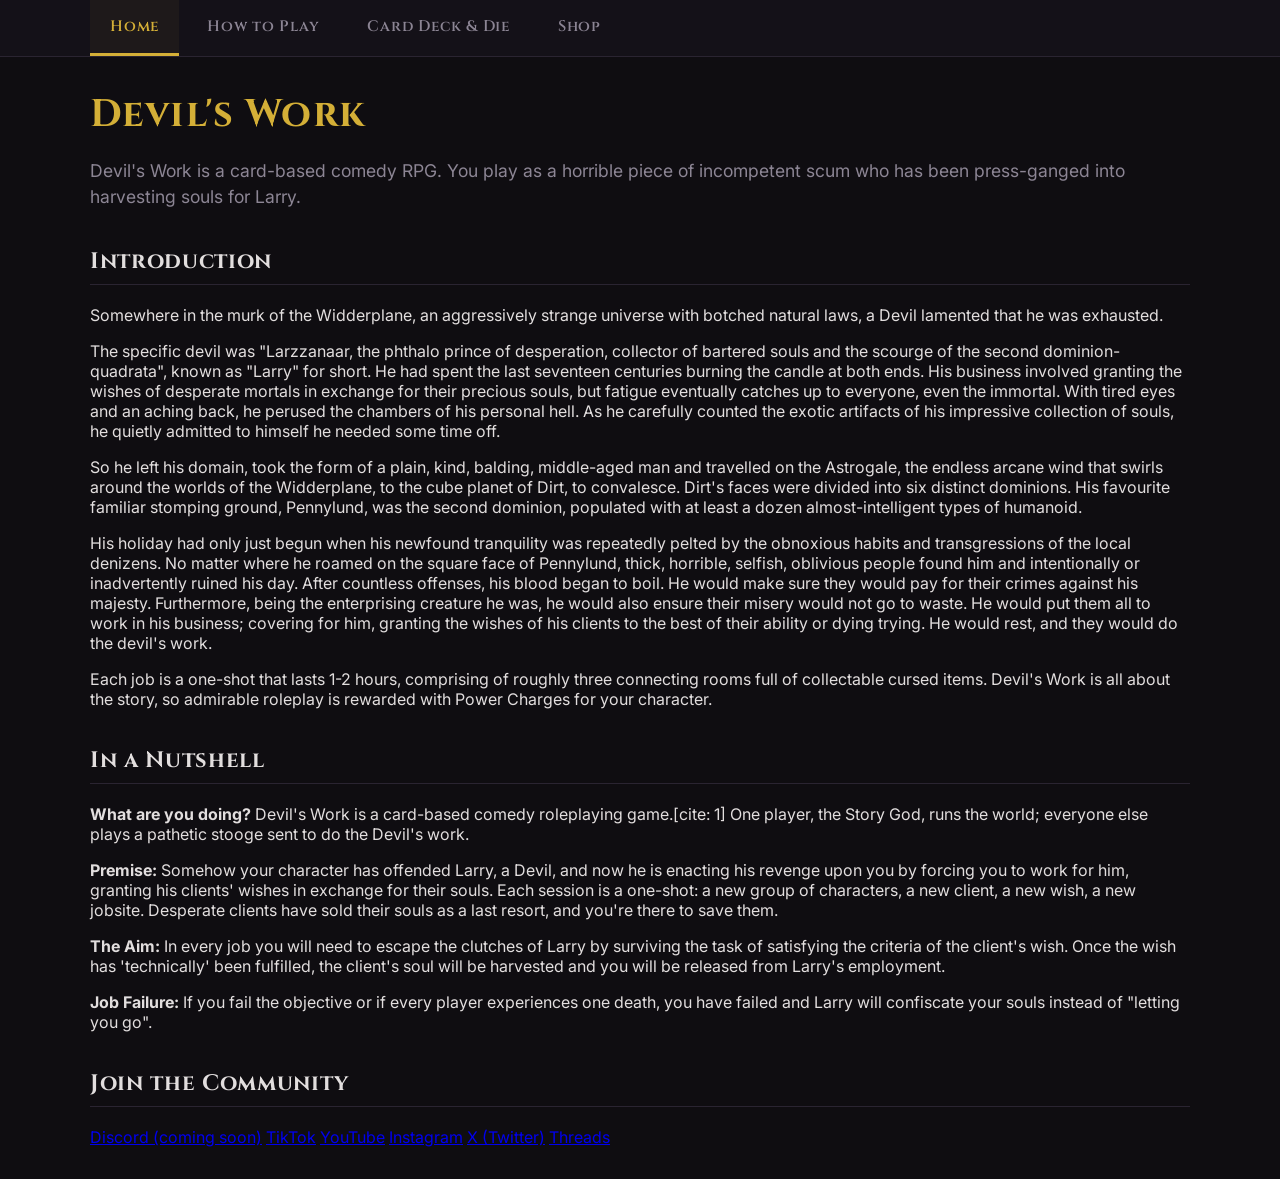
==== commit 8c06662f: "Update index.html" ====
--- a/index.html
+++ b/index.html
@@ -10,7 +10,7 @@
     <nav>
       <a href="index.html" class="active">Home</a>
       <a href="how-to-play.html">How to Play</a>
-      <a href="deck.html">Card Deck & Dice</a>
+      <a href="deck.html">Card Deck & Die</a>
       <a href="shop.html">Shop</a>
     </nav>
   </header>
@@ -40,7 +40,7 @@
     <div class="social-links">
       <a href="#" class="social-btn" target="_blank">Discord (coming soon)</a>
       <a href="https://www.tiktok.com/@devilsworkgame" class="social-btn" target="_blank">TikTok</a>
-      <a href="https://www.youtube.com/@devilsworkgameoffcial" class="social-btn" target="_blank">YouTube</a>
+      <a href="https://www.youtube.com/@DevilsWorkGameOffical" class="social-btn" target="_blank">YouTube</a>
       <a href="https://www.instagram.com/devilsworkgame" class="social-btn" target="_blank">Instagram</a>
       <a href="https://x.com/DevilsWorkGame" class="social-btn" target="_blank">X (Twitter)</a>
       <a href="https://www.threads.com/@Devilsworkgame" class="social-btn" target="_blank">Threads</a>
--- a/css/styles.css
+++ b/css/styles.css
@@ -83,6 +83,24 @@
   margin-bottom: 20px;
 }
 
+.section-header {
+  display: flex;
+  justify-content: space-between;
+  align-items: center;
+  flex-wrap: wrap;
+  gap: 12px;
+  border-bottom: 1px solid var(--bg-card-border);
+  padding-bottom: 8px;
+  margin-top: 36px;
+  margin-bottom: 20px;
+}
+
+.section-header h2 {
+  border-bottom: none;
+  margin: 0;
+  padding: 0;
+}
+
 .subtitle {
   color: var(--text-muted);
   margin-bottom: 24px;
@@ -90,51 +108,24 @@
   line-height: 1.5;
 }
 
-/* Social Bar */
-.social-links {
-  display: flex;
-  flex-wrap: wrap;
-  gap: 12px;
-  margin: 24px 0;
-}
-
-.social-btn {
-  padding: 8px 16px;
-  background: var(--bg-card);
-  border: 1px solid var(--bg-card-border);
-  color: var(--text-main);
-  text-decoration: none;
-  border-radius: 4px;
-  font-size: 0.85rem;
-  font-weight: 600;
-}
-
-.social-btn:hover {
-  border-color: var(--accent-gold);
-  color: var(--accent-gold);
-}
-
-/* UI Buttons */
 .controls {
   display: flex;
   gap: 12px;
   margin-bottom: 24px;
 }
 
-button, .btn-link {
+button {
   font-family: 'Cinzel', serif;
   font-weight: 700;
   font-size: 0.9rem;
   padding: 12px 20px;
   border-radius: 6px;
   cursor: pointer;
-  text-decoration: none;
-  display: inline-block;
   transition: transform 0.1s ease, background-color 0.2s ease;
   border: 1px solid transparent;
 }
 
-button:active, .btn-link:active {
+button:active {
   transform: scale(0.98);
 }
 
@@ -150,22 +141,6 @@
   border-color: #4a4156;
 }
 
-/* Rules Formatting */
-.rule-box {
-  background-color: var(--bg-card);
-  border: 1px solid var(--bg-card-border);
-  border-radius: 8px;
-  padding: 20px;
-  margin-bottom: 20px;
-}
-
-.rule-grid {
-  display: grid;
-  grid-template-columns: repeat(auto-fit, minmax(280px, 1fr));
-  gap: 16px;
-}
-
-/* Cards Container */
 .card-grid {
   display: flex;
   flex-wrap: wrap;
@@ -192,17 +167,6 @@
   height: 100%;
   object-fit: cover;
   border-radius: 8px;
-}
-
-.card.placeholder {
-  border: 2px dashed #3a3243;
-  background-color: rgba(24, 21, 28, 0.4);
-  justify-content: center;
-  text-align: center;
-  color: var(--text-muted);
-  font-family: 'Cinzel', serif;
-  font-size: 0.85rem;
-  padding: 20px;
 }
 
 .btn-use {
@@ -218,36 +182,23 @@
   border-radius: 4px;
 }
 
-/* Dice Roller Canvas Section */
-.dice-container {
+.btn-use:hover {
+  background-color: var(--accent-red-hover);
+}
+
+.die-container {
   background: var(--bg-card);
-  border: 1px dashed var(--accent-gold);
+  border: 1px dashed var(--bg-card-border);
   border-radius: 8px;
   padding: 24px;
   text-align: center;
-  margin-bottom: 30px;
-}
-
-.dice-result {
+  margin-top: 20px;
+  margin-bottom: 40px;
+}
+
+.die-result {
   font-family: 'Cinzel', serif;
   font-size: 3rem;
   color: var(--accent-gold);
   margin: 12px 0;
 }
-
-/* Shop Grid Placeholder */
-.shop-grid {
-  display: grid;
-  grid-template-columns: repeat(auto-fit, minmax(300px, 1fr));
-  gap: 24px;
-}
-
-.shop-item {
-  background: var(--bg-card);
-  border: 1px solid var(--bg-card-border);
-  border-radius: 8px;
-  padding: 20px;
-  display: flex;
-  flex-direction: column;
-  justify-content: space-between;
-}
